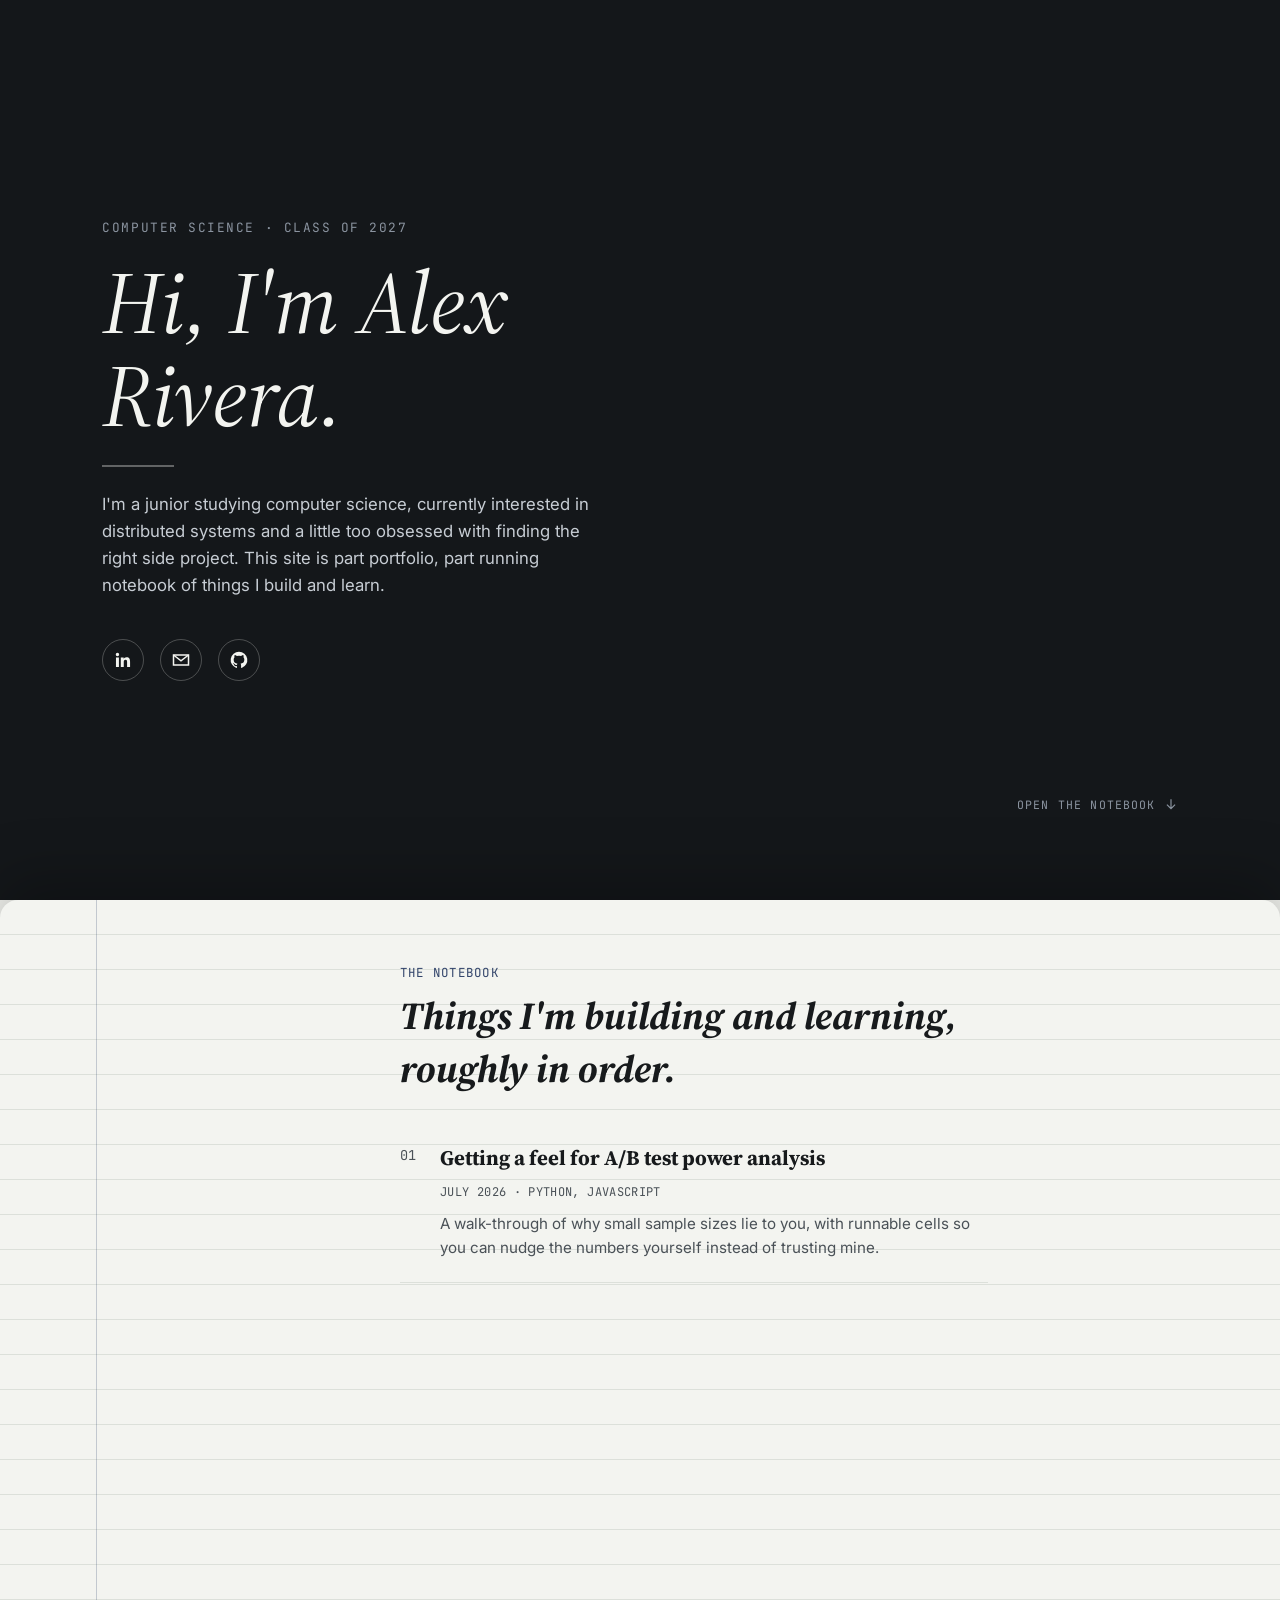
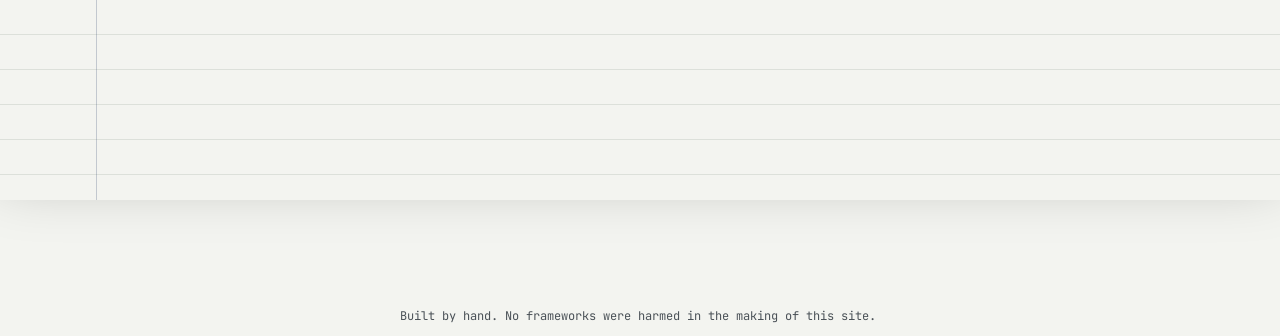
==== index.html @ 8fb412c2 "first commit (post-semester)" ====
<!doctype html>
<html lang="en">
<head>
<meta charset="utf-8">
<meta name="viewport" content="width=device-width, initial-scale=1">
<title>Alex Rivera — Notes & Notebook</title>
<meta name="description" content="Personal site and coding notebook of Alex Rivera, computer science student.">
<link rel="preconnect" href="https://fonts.googleapis.com">
<link href="https://fonts.googleapis.com/css2?family=Source+Serif+4:ital,opsz,wght@0,8..60,400;1,8..60,400;1,8..60,500&family=Inter:wght@400;500;600&family=JetBrains+Mono:wght@400;500&display=swap" rel="stylesheet">
<link rel="stylesheet" href="styles.css">
</head>
<body>

  <!-- ===================== LANDING / COVER ===================== -->
  <header class="cover">
    <p class="cover__eyebrow">Computer Science · Class of 2027</p>
    <h1 class="cover__name">Hi, I'm Alex Rivera.</h1>
    <hr class="cover__rule">
    <p class="cover__bio">
      I'm a junior studying computer science, currently interested in distributed
      systems and a little too obsessed with finding the right side project.
      This site is part portfolio, part running notebook of things I build and learn.
    </p>
    <div class="cover__links">
      <a class="icon-link" href="https://www.linkedin.com/in/your-handle" target="_blank" rel="noopener noreferrer" aria-label="LinkedIn profile">
        <svg viewBox="0 0 24 24" fill="currentColor" aria-hidden="true">
          <path d="M20.45 20.45h-3.55v-5.57c0-1.33-.02-3.04-1.85-3.04-1.85 0-2.14 1.45-2.14 2.94v5.67H9.36V9h3.41v1.56h.05c.48-.9 1.64-1.85 3.38-1.85 3.61 0 4.28 2.38 4.28 5.47v6.27zM5.34 7.43a2.06 2.06 0 1 1 0-4.12 2.06 2.06 0 0 1 0 4.12zM7.12 20.45H3.56V9h3.56v11.45z"/>
        </svg>
      </a>
      <a class="icon-link" href="mailto:alex.rivera@example.edu" aria-label="Email">
        <svg viewBox="0 0 24 24" fill="none" stroke="currentColor" stroke-width="1.8" aria-hidden="true">
          <path d="M3 6h18v12H3z"/><path d="M3 6l9 7 9-7"/>
        </svg>
      </a>
      <a class="icon-link" href="https://github.com/your-handle" target="_blank" rel="noopener noreferrer" aria-label="GitHub profile">
        <svg viewBox="0 0 24 24" fill="currentColor" aria-hidden="true">
          <path d="M12 2a10 10 0 0 0-3.16 19.49c.5.09.68-.22.68-.48v-1.7c-2.78.6-3.37-1.34-3.37-1.34-.46-1.16-1.11-1.47-1.11-1.47-.91-.62.07-.6.07-.6 1 .07 1.53 1.03 1.53 1.03.89 1.53 2.34 1.09 2.91.83.09-.65.35-1.09.63-1.34-2.22-.25-4.56-1.11-4.56-4.94 0-1.09.39-1.98 1.03-2.68-.1-.25-.45-1.27.1-2.65 0 0 .84-.27 2.75 1.02a9.56 9.56 0 0 1 5 0c1.91-1.29 2.75-1.02 2.75-1.02.55 1.38.2 2.4.1 2.65.64.7 1.03 1.59 1.03 2.68 0 3.84-2.34 4.68-4.57 4.93.36.31.68.92.68 1.85v2.74c0 .27.18.58.69.48A10 10 0 0 0 12 2z"/>
        </svg>
      </a>
    </div>
    <p class="cover__scroll-cue">
      open the notebook
      <svg viewBox="0 0 24 24" fill="none" stroke="currentColor" stroke-width="2" aria-hidden="true">
        <path d="M12 4v16M5 13l7 7 7-7"/>
      </svg>
    </p>
  </header>
  <div class="cover-spacer" aria-hidden="true"></div>

  <!-- ===================== NOTEBOOK / BLOG LIST ===================== -->
  <main class="notebook">
    <div class="notebook__inner">
      <div class="notebook__header">
        <p class="notebook__label">The Notebook</p>
        <h2 class="notebook__title">Things I'm building and learning, roughly in order.</h2>
      </div>

      <ul class="toc">
        <li>
          <a class="toc__item" href="posts/first-post.html">
            <span class="toc__index">01</span>
            <span class="toc__body">
              <h3 class="toc__post-title">Getting a feel for A/B test power analysis</h3>
              <p class="toc__meta">JULY 2026 · PYTHON, JAVASCRIPT</p>
              <p class="toc__excerpt">
                A walk-through of why small sample sizes lie to you, with runnable
                cells so you can nudge the numbers yourself instead of trusting mine.
              </p>
            </span>
          </a>
        </li>

        <!--
          To add a new post:
          1. Copy posts/post-template.html to posts/your-slug.html
          2. Fill in the title, date, and cell content
          3. Add a new <li class="toc__item"> entry here, above this comment,
             using the next index number (02, 03, ...)
        -->
      </ul>
    </div>
  </main>

  <footer class="site-footer">
    <p>Built by hand. No frameworks were harmed in the making of this site.</p>
  </footer>

  <script src="script.js"></script>
</body>
</html>
---- styles.css ----
/* =========================================================================
   Design tokens
   ========================================================================= */
:root {
  --paper:        #F3F4F0;   /* cool paper white, faint green-grey undertone */
  --paper-line:   #DCE0DA;   /* ruled horizontal lines on the paper */
  --margin-rule:  #33456B;   /* the vertical margin rule (accent-indigo) */
  --ink:          #171A1C;   /* primary text, near-black warm charcoal */
  --ink-soft:     #4A5157;   /* secondary / muted text */
  --accent:       #33456B;   /* deep indigo — structure, links, In[] labels */
  --accent-mint:  #3E8F72;   /* output / "it ran" signal — used sparingly */
  --cell-bg:      #1B2129;   /* code cell background, near-navy-black */
  --cell-text:    #D8DEE3;   /* code cell text */
  --cell-border:  #2A323C;
  --cover-bg:     #14171A;   /* landing page background */
  --cover-text:   #F3F4F0;

  --font-display: 'Source Serif 4', Georgia, serif;
  --font-body:    'Inter', -apple-system, BlinkMacSystemFont, sans-serif;
  --font-mono:    'JetBrains Mono', 'SFMono-Regular', Menlo, monospace;
}

@media (prefers-color-scheme: dark) {
  /* Intentionally not auto-switching to a dark theme — the ink-on-paper
     concept is the point of the design. Respect reduced motion instead. */
}

* { box-sizing: border-box; }
html { scroll-behavior: smooth; }

body {
  margin: 0;
  font-family: var(--font-body);
  color: var(--ink);
  background: var(--paper);
  -webkit-font-smoothing: antialiased;
}

a { color: inherit; }

@media (prefers-reduced-motion: reduce) {
  html { scroll-behavior: auto; }
  * { animation-duration: 0.01ms !important; transition-duration: 0.01ms !important; }
}

/* =========================================================================
   Landing / cover
   ========================================================================= */
.cover {
  position: fixed;
  inset: 0;
  background: var(--cover-bg);
  color: var(--cover-text);
  display: flex;
  flex-direction: column;
  justify-content: center;
  padding: 8vw;
  z-index: 1;
  will-change: opacity, transform;
}

.cover__eyebrow {
  font-family: var(--font-mono);
  font-size: 0.8rem;
  letter-spacing: 0.12em;
  text-transform: uppercase;
  color: #8B94A0;
  margin: 0 0 1.25rem 0;
}

.cover__name {
  font-family: var(--font-display);
  font-style: italic;
  font-weight: 400;
  font-size: clamp(2.75rem, 8vw, 5.5rem);
  line-height: 1.05;
  margin: 0 0 1.5rem 0;
  max-width: 16ch;
}

.cover__rule {
  width: 72px;
  height: 2px;
  background: var(--cover-text);
  opacity: 0.35;
  margin: 0 0 1.5rem 0;
  border: none;
}

.cover__bio {
  font-family: var(--font-body);
  font-size: 1.05rem;
  line-height: 1.6;
  color: #C7CDD4;
  max-width: 46ch;
  margin: 0 0 2.5rem 0;
}

.cover__links {
  display: flex;
  align-items: center;
  gap: 1rem;
}

.icon-link {
  display: inline-flex;
  align-items: center;
  justify-content: center;
  width: 42px;
  height: 42px;
  border-radius: 50%;
  border: 1px solid rgba(243, 244, 240, 0.25);
  color: var(--cover-text);
  transition: border-color 0.2s ease, transform 0.2s ease;
}
.icon-link:hover { border-color: var(--accent-mint); transform: translateY(-2px); }
.icon-link:focus-visible {
  outline: 2px solid var(--accent-mint);
  outline-offset: 3px;
}
.icon-link svg { width: 20px; height: 20px; }

.cover__scroll-cue {
  position: absolute;
  bottom: 6vw;
  right: 8vw;
  font-family: var(--font-mono);
  font-size: 0.72rem;
  letter-spacing: 0.1em;
  text-transform: uppercase;
  color: #8B94A0;
  display: flex;
  align-items: center;
  gap: 0.5rem;
}
.cover__scroll-cue svg {
  width: 14px; height: 14px;
  animation: nudge 1.8s ease-in-out infinite;
}
@keyframes nudge {
  0%, 100% { transform: translateY(0); }
  50% { transform: translateY(5px); }
}

/* Spacer that creates the scroll distance for the fade before real content begins */
.cover-spacer {
  height: 100vh;
}

/* =========================================================================
   Blog / notebook section
   ========================================================================= */
.notebook {
  position: relative;
  z-index: 2;
  background:
    repeating-linear-gradient(
      to bottom,
      transparent,
      transparent 34px,
      var(--paper-line) 34px,
      var(--paper-line) 35px
    ),
    var(--paper);
  border-top-left-radius: 18px;
  border-top-right-radius: 18px;
  box-shadow: 0 -20px 60px rgba(0,0,0,0.25);
  min-height: 100vh;
  padding: 4rem 0 6rem 0;
}

/* the vertical margin rule, classic ruled-paper trait, recolored */
.notebook::before {
  content: "";
  position: absolute;
  top: 0;
  bottom: 0;
  left: clamp(24px, 8vw, 96px);
  width: 1px;
  background: var(--margin-rule);
  opacity: 0.25;
}

.notebook__inner {
  max-width: 760px;
  margin: 0 auto;
  padding: 0 2rem 0 clamp(56px, 12vw, 140px);
}

.notebook__header {
  margin-bottom: 3rem;
}
.notebook__label {
  font-family: var(--font-mono);
  font-size: 0.78rem;
  letter-spacing: 0.1em;
  text-transform: uppercase;
  color: var(--accent);
  margin: 0 0 0.5rem 0;
}
.notebook__title {
  font-family: var(--font-display);
  font-style: italic;
  font-size: clamp(1.8rem, 4vw, 2.4rem);
  margin: 0;
  color: var(--ink);
}

/* Post preview list, styled as a table of contents — numbering is
   justified here because it IS a page listing */
.toc {
  list-style: none;
  margin: 0;
  padding: 0;
}
.toc__item {
  display: flex;
  gap: 1.25rem;
  padding: 1.4rem 0;
  border-bottom: 1px solid var(--paper-line);
  text-decoration: none;
  color: var(--ink);
}
.toc__item:first-child { padding-top: 0; }
.toc__index {
  font-family: var(--font-mono);
  color: var(--ink-soft);
  font-size: 0.85rem;
  padding-top: 0.2rem;
  min-width: 2.5ch;
}
.toc__body { flex: 1; }
.toc__post-title {
  font-family: var(--font-display);
  font-size: 1.3rem;
  margin: 0 0 0.35rem 0;
  transition: color 0.15s ease;
}
.toc__item:hover .toc__post-title { color: var(--accent); }
.toc__meta {
  font-family: var(--font-mono);
  font-size: 0.75rem;
  color: var(--ink-soft);
  letter-spacing: 0.03em;
}
.toc__excerpt {
  font-family: var(--font-body);
  color: var(--ink-soft);
  font-size: 0.95rem;
  line-height: 1.55;
  margin: 0.5rem 0 0 0;
}

/* =========================================================================
   Blog post page (prose + cells)
   ========================================================================= */
.post {
  font-family: var(--font-body);
  font-size: 1.08rem;
  line-height: 1.75;
  color: var(--ink);
}
.post p { margin: 0 0 1.4rem 0; }
.post h2 {
  font-family: var(--font-display);
  font-style: italic;
  font-size: 1.5rem;
  margin: 2.5rem 0 1rem 0;
}
.post a.inline-link {
  color: var(--accent);
  text-decoration: underline;
  text-decoration-color: rgba(51,69,107,0.35);
  text-underline-offset: 3px;
}

.back-link {
  display: inline-flex;
  align-items: center;
  gap: 0.4rem;
  font-family: var(--font-mono);
  font-size: 0.8rem;
  color: var(--ink-soft);
  text-decoration: none;
  margin-bottom: 2.5rem;
}
.back-link:hover { color: var(--accent); }

/* --- Notebook cells --- */
.cell {
  margin: 2rem 0;
}
.cell__prompt {
  font-family: var(--font-mono);
  font-size: 0.78rem;
  color: var(--accent);
  margin: 0 0 0.4rem 0;
  letter-spacing: 0.02em;
}
.cell__prompt .count { display: inline-block; min-width: 1ch; }

.cell__code-wrap {
  background: var(--cell-bg);
  border: 1px solid var(--cell-border);
  border-radius: 6px;
  overflow: hidden;
}
.cell__code {
  margin: 0;
  padding: 1.1rem 1.25rem;
  font-family: var(--font-mono);
  font-size: 0.88rem;
  line-height: 1.6;
  color: var(--cell-text);
  overflow-x: auto;
  white-space: pre;
}
.cell__code[contenteditable="true"] { outline: none; }
.cell__code[contenteditable="true"]:focus { background: #202834; }

.cell__toolbar {
  display: flex;
  align-items: center;
  gap: 0.75rem;
  padding: 0.5rem 0.75rem;
  border-top: 1px solid var(--cell-border);
  background: #171D24;
}

.cell__run {
  font-family: var(--font-mono);
  font-size: 0.75rem;
  letter-spacing: 0.04em;
  color: var(--cell-text);
  background: transparent;
  border: 1px solid var(--cell-border);
  border-radius: 4px;
  padding: 0.35rem 0.7rem;
  cursor: pointer;
  transition: border-color 0.15s ease, color 0.15s ease;
}
.cell__run:hover { border-color: var(--accent-mint); color: var(--accent-mint); }
.cell__run:disabled { opacity: 0.5; cursor: wait; }

.cell__lang {
  font-family: var(--font-mono);
  font-size: 0.7rem;
  color: #6B7480;
  text-transform: uppercase;
  letter-spacing: 0.06em;
}

.cell__output-wrap { margin-top: 0.6rem; }
.cell__output {
  margin: 0;
  padding: 1rem 1.25rem;
  font-family: var(--font-mono);
  font-size: 0.85rem;
  line-height: 1.6;
  background: var(--paper);
  border: 1px dashed var(--paper-line);
  border-left: 3px solid var(--accent-mint);
  color: var(--ink);
  white-space: pre-wrap;
  word-break: break-word;
  display: none;
}
.cell__output--visible { display: block; }
.cell__output--error { border-left-color: #B0463C; color: #8A342C; }

.cell--static .cell__prompt { color: var(--ink-soft); }
.note {
  font-family: var(--font-mono);
  font-size: 0.75rem;
  color: var(--ink-soft);
  margin-top: 0.5rem;
}

footer.site-footer {
  max-width: 760px;
  margin: 4rem auto 0 auto;
  padding: 2rem clamp(56px, 12vw, 140px) 0;
  font-family: var(--font-mono);
  font-size: 0.75rem;
  color: var(--ink-soft);
}
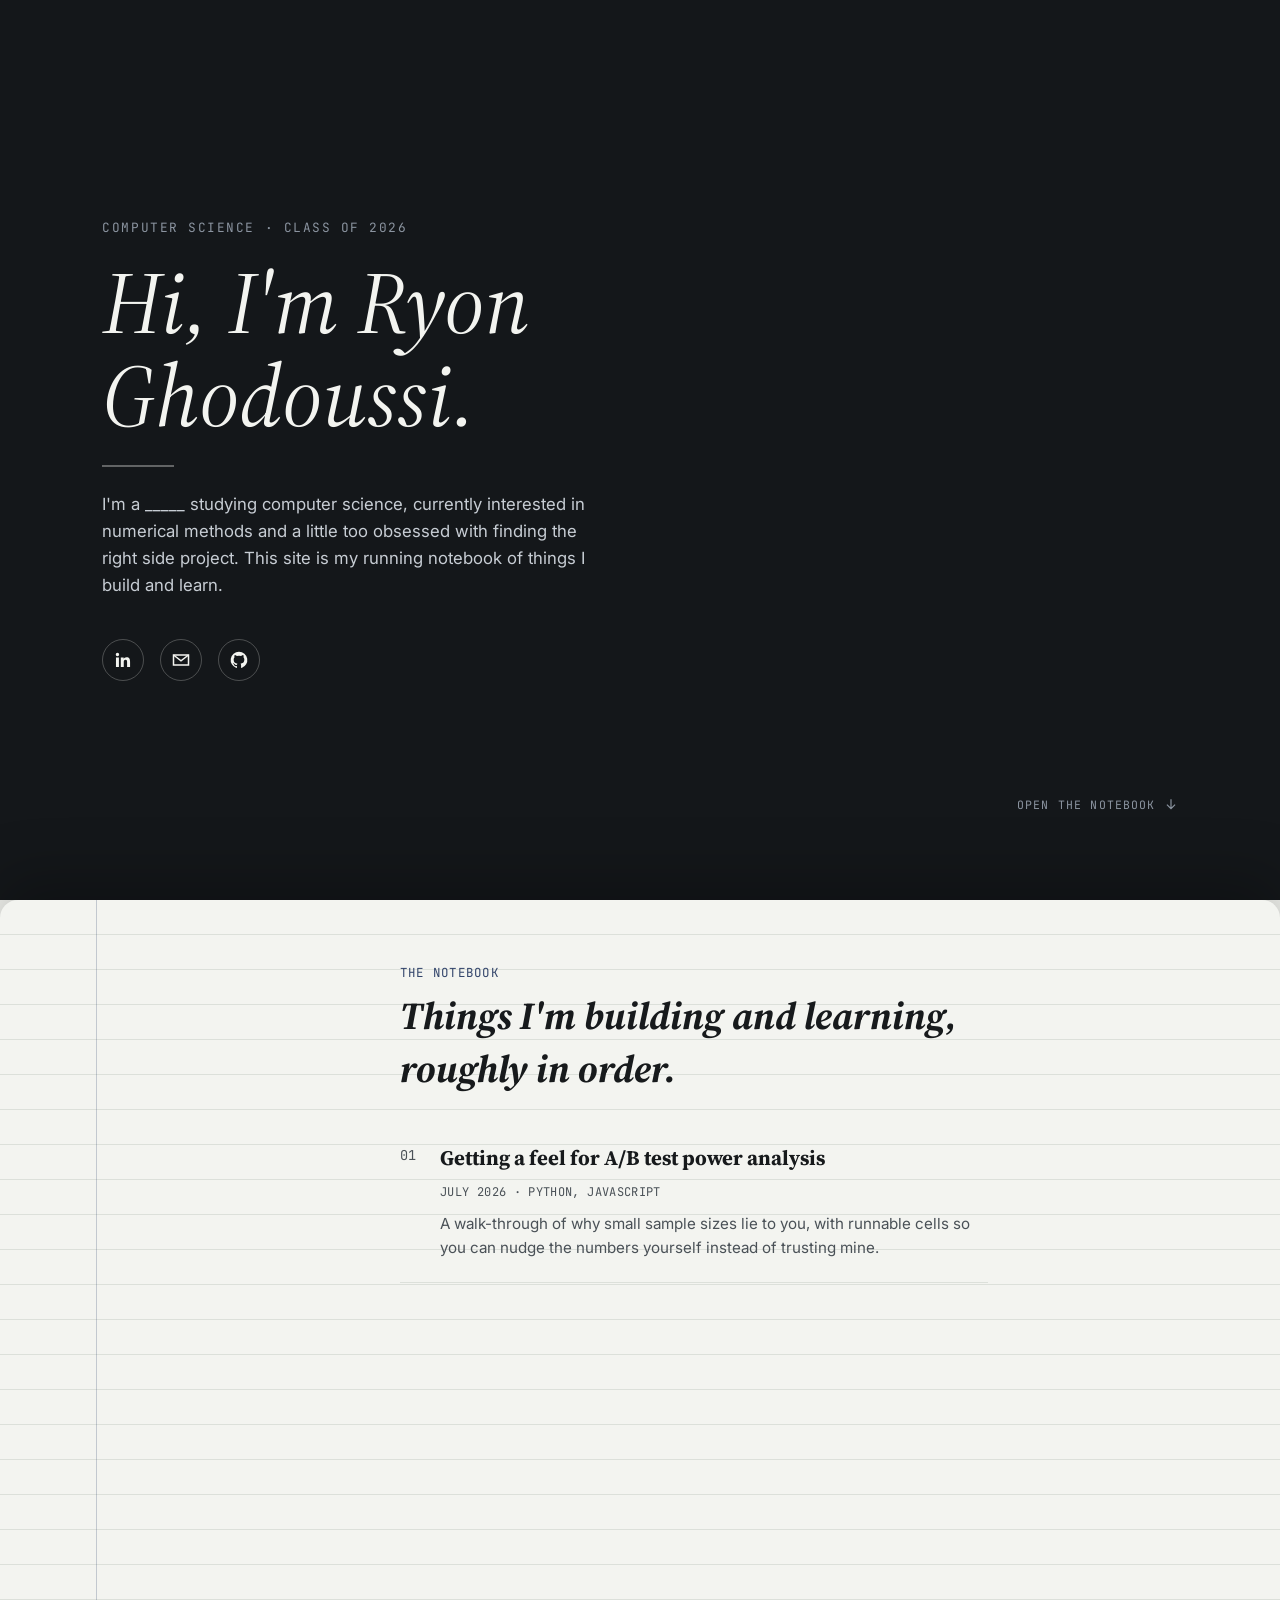
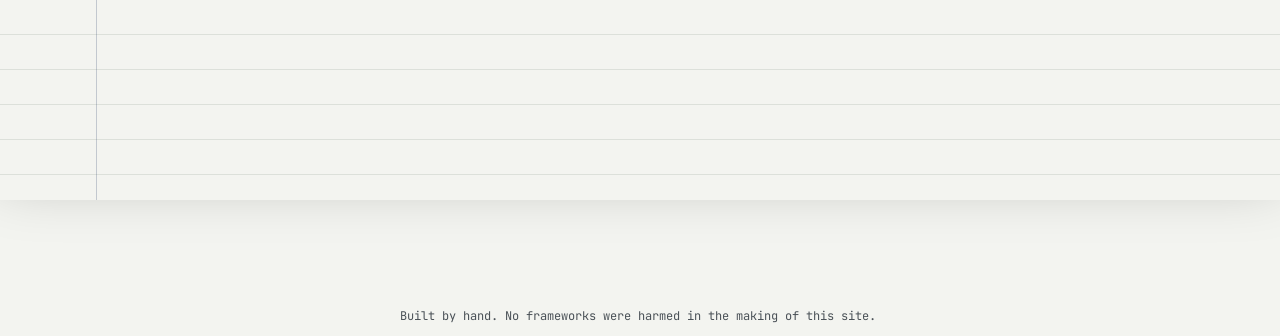
==== commit 32f34f6e: "website info" ====
--- a/index.html
+++ b/index.html
@@ -3,8 +3,8 @@
 <head>
 <meta charset="utf-8">
 <meta name="viewport" content="width=device-width, initial-scale=1">
-<title>Alex Rivera — Notes & Notebook</title>
-<meta name="description" content="Personal site and coding notebook of Alex Rivera, computer science student.">
+<title>Ryon Ghodoussi — Notes to Self</title>
+<meta name="description" content="Personal site and coding notebook of Ryon Ghodoussi">
 <link rel="preconnect" href="https://fonts.googleapis.com">
 <link href="https://fonts.googleapis.com/css2?family=Source+Serif+4:ital,opsz,wght@0,8..60,400;1,8..60,400;1,8..60,500&family=Inter:wght@400;500;600&family=JetBrains+Mono:wght@400;500&display=swap" rel="stylesheet">
 <link rel="stylesheet" href="styles.css">
@@ -13,26 +13,26 @@
 
   <!-- ===================== LANDING / COVER ===================== -->
   <header class="cover">
-    <p class="cover__eyebrow">Computer Science · Class of 2027</p>
-    <h1 class="cover__name">Hi, I'm Alex Rivera.</h1>
+    <p class="cover__eyebrow">Computer Science · Class of 2026</p>
+    <h1 class="cover__name">Hi, I'm Ryon Ghodoussi.</h1>
     <hr class="cover__rule">
     <p class="cover__bio">
-      I'm a junior studying computer science, currently interested in distributed
-      systems and a little too obsessed with finding the right side project.
-      This site is part portfolio, part running notebook of things I build and learn.
+      I'm a _____ studying computer science, currently interested in numerical methods
+      and a little too obsessed with finding the right side project.
+      This site is my running notebook of things I build and learn.
     </p>
     <div class="cover__links">
-      <a class="icon-link" href="https://www.linkedin.com/in/your-handle" target="_blank" rel="noopener noreferrer" aria-label="LinkedIn profile">
+      <a class="icon-link" href="https://www.linkedin.com/in/ryon-ghodoussi/" target="_blank" rel="noopener noreferrer" aria-label="LinkedIn profile">
         <svg viewBox="0 0 24 24" fill="currentColor" aria-hidden="true">
           <path d="M20.45 20.45h-3.55v-5.57c0-1.33-.02-3.04-1.85-3.04-1.85 0-2.14 1.45-2.14 2.94v5.67H9.36V9h3.41v1.56h.05c.48-.9 1.64-1.85 3.38-1.85 3.61 0 4.28 2.38 4.28 5.47v6.27zM5.34 7.43a2.06 2.06 0 1 1 0-4.12 2.06 2.06 0 0 1 0 4.12zM7.12 20.45H3.56V9h3.56v11.45z"/>
         </svg>
       </a>
-      <a class="icon-link" href="mailto:alex.rivera@example.edu" aria-label="Email">
+      <a class="icon-link" href="mailto:ghodoussirion@gmail.com" aria-label="Email">
         <svg viewBox="0 0 24 24" fill="none" stroke="currentColor" stroke-width="1.8" aria-hidden="true">
           <path d="M3 6h18v12H3z"/><path d="M3 6l9 7 9-7"/>
         </svg>
       </a>
-      <a class="icon-link" href="https://github.com/your-handle" target="_blank" rel="noopener noreferrer" aria-label="GitHub profile">
+      <a class="icon-link" href="https://github.com/ghodoussi" target="_blank" rel="noopener noreferrer" aria-label="GitHub profile">
         <svg viewBox="0 0 24 24" fill="currentColor" aria-hidden="true">
           <path d="M12 2a10 10 0 0 0-3.16 19.49c.5.09.68-.22.68-.48v-1.7c-2.78.6-3.37-1.34-3.37-1.34-.46-1.16-1.11-1.47-1.11-1.47-.91-.62.07-.6.07-.6 1 .07 1.53 1.03 1.53 1.03.89 1.53 2.34 1.09 2.91.83.09-.65.35-1.09.63-1.34-2.22-.25-4.56-1.11-4.56-4.94 0-1.09.39-1.98 1.03-2.68-.1-.25-.45-1.27.1-2.65 0 0 .84-.27 2.75 1.02a9.56 9.56 0 0 1 5 0c1.91-1.29 2.75-1.02 2.75-1.02.55 1.38.2 2.4.1 2.65.64.7 1.03 1.59 1.03 2.68 0 3.84-2.34 4.68-4.57 4.93.36.31.68.92.68 1.85v2.74c0 .27.18.58.69.48A10 10 0 0 0 12 2z"/>
         </svg>
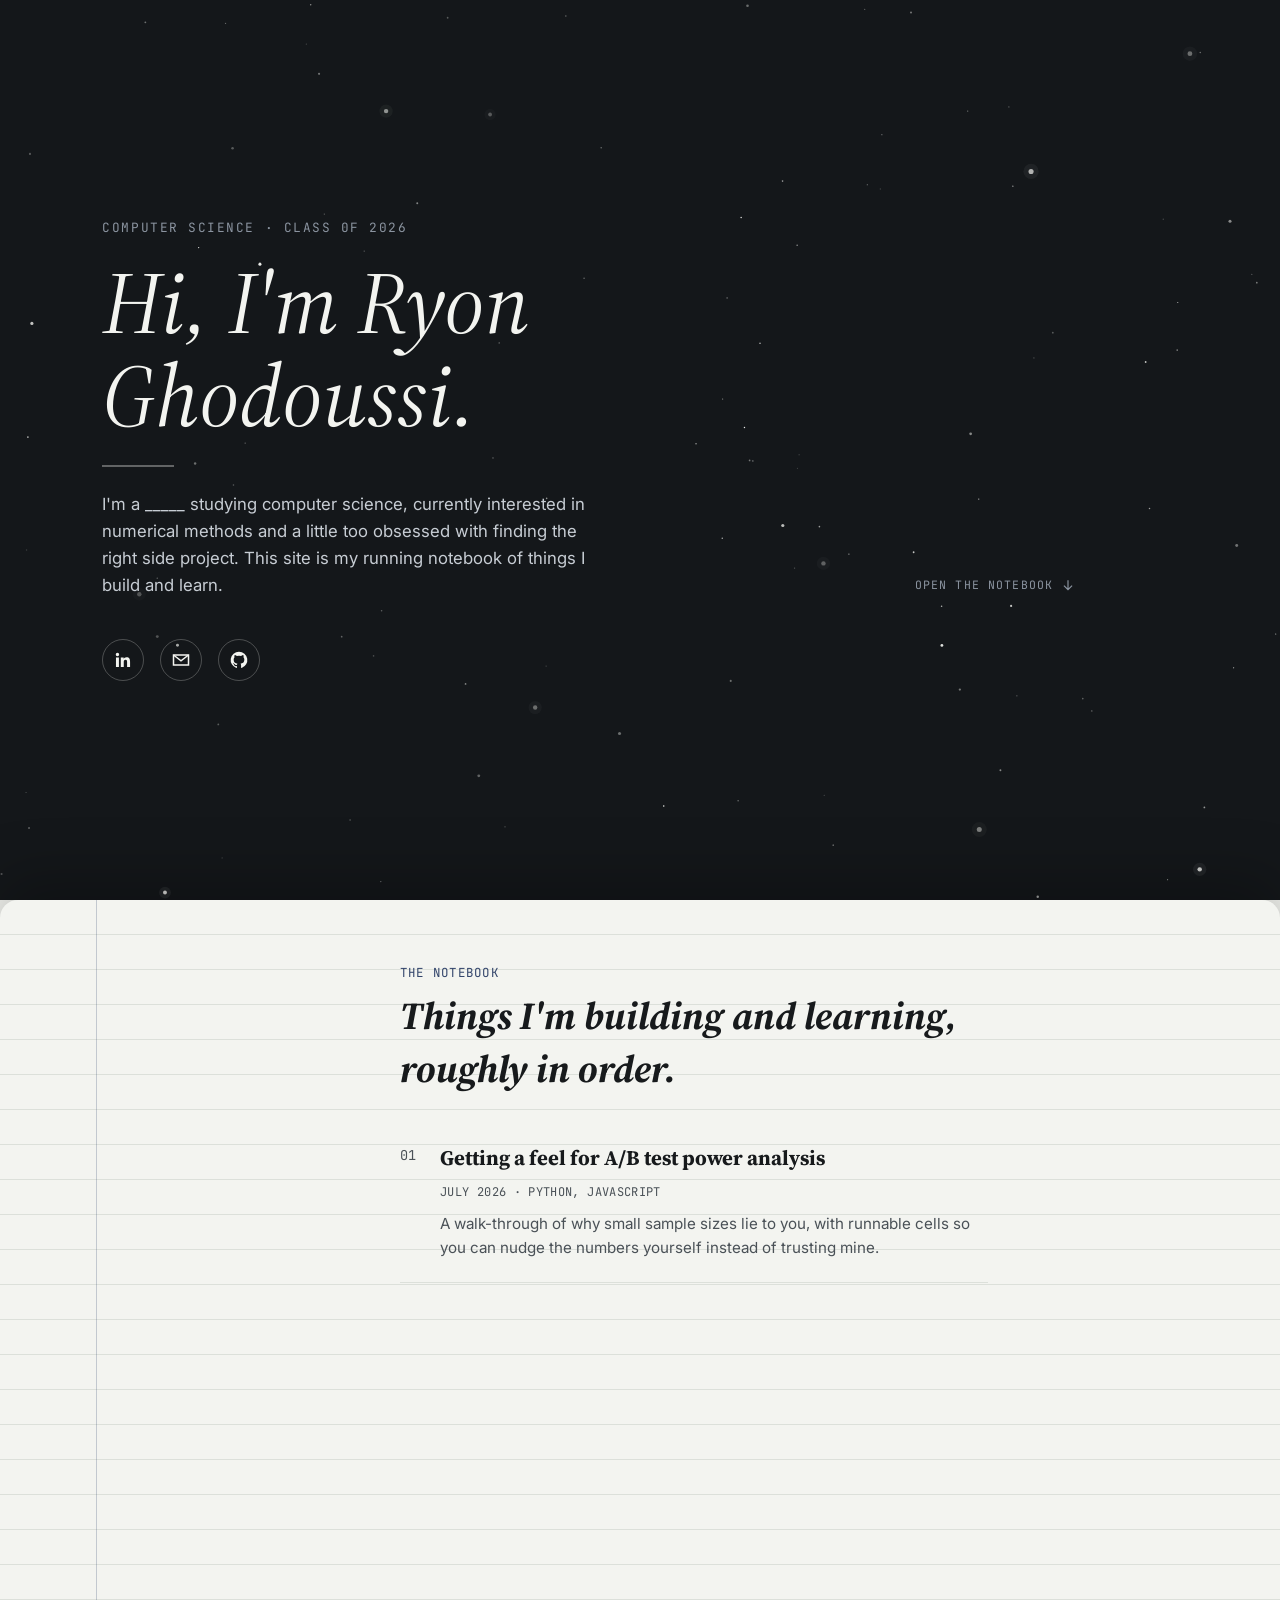
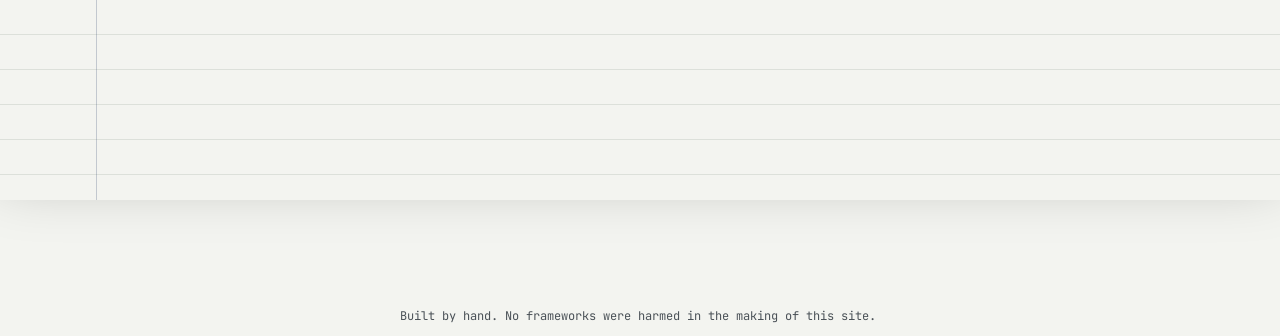
==== commit 9851b6f9: "starscape" ====
--- a/index.html
+++ b/index.html
@@ -13,40 +13,43 @@
 
   <!-- ===================== LANDING / COVER ===================== -->
   <header class="cover">
-    <p class="cover__eyebrow">Computer Science · Class of 2026</p>
-    <h1 class="cover__name">Hi, I'm Ryon Ghodoussi.</h1>
-    <hr class="cover__rule">
-    <p class="cover__bio">
-      I'm a _____ studying computer science, currently interested in numerical methods
-      and a little too obsessed with finding the right side project.
-      This site is my running notebook of things I build and learn.
-    </p>
-    <div class="cover__links">
-      <a class="icon-link" href="https://www.linkedin.com/in/ryon-ghodoussi/" target="_blank" rel="noopener noreferrer" aria-label="LinkedIn profile">
-        <svg viewBox="0 0 24 24" fill="currentColor" aria-hidden="true">
-          <path d="M20.45 20.45h-3.55v-5.57c0-1.33-.02-3.04-1.85-3.04-1.85 0-2.14 1.45-2.14 2.94v5.67H9.36V9h3.41v1.56h.05c.48-.9 1.64-1.85 3.38-1.85 3.61 0 4.28 2.38 4.28 5.47v6.27zM5.34 7.43a2.06 2.06 0 1 1 0-4.12 2.06 2.06 0 0 1 0 4.12zM7.12 20.45H3.56V9h3.56v11.45z"/>
-        </svg>
-      </a>
-      <a class="icon-link" href="mailto:ghodoussirion@gmail.com" aria-label="Email">
-        <svg viewBox="0 0 24 24" fill="none" stroke="currentColor" stroke-width="1.8" aria-hidden="true">
-          <path d="M3 6h18v12H3z"/><path d="M3 6l9 7 9-7"/>
-        </svg>
-      </a>
-      <a class="icon-link" href="https://github.com/ghodoussi" target="_blank" rel="noopener noreferrer" aria-label="GitHub profile">
-        <svg viewBox="0 0 24 24" fill="currentColor" aria-hidden="true">
-          <path d="M12 2a10 10 0 0 0-3.16 19.49c.5.09.68-.22.68-.48v-1.7c-2.78.6-3.37-1.34-3.37-1.34-.46-1.16-1.11-1.47-1.11-1.47-.91-.62.07-.6.07-.6 1 .07 1.53 1.03 1.53 1.03.89 1.53 2.34 1.09 2.91.83.09-.65.35-1.09.63-1.34-2.22-.25-4.56-1.11-4.56-4.94 0-1.09.39-1.98 1.03-2.68-.1-.25-.45-1.27.1-2.65 0 0 .84-.27 2.75 1.02a9.56 9.56 0 0 1 5 0c1.91-1.29 2.75-1.02 2.75-1.02.55 1.38.2 2.4.1 2.65.64.7 1.03 1.59 1.03 2.68 0 3.84-2.34 4.68-4.57 4.93.36.31.68.92.68 1.85v2.74c0 .27.18.58.69.48A10 10 0 0 0 12 2z"/>
-        </svg>
-      </a>
+    <canvas class="cover__stars" id="starscape" aria-hidden="true"></canvas>
+    <div class="cover__content">
+      <p class="cover__eyebrow">Computer Science · Class of 2026</p>
+      <h1 class="cover__name">Hi, I'm Ryon Ghodoussi.</h1>
+      <hr class="cover__rule">
+      <p class="cover__bio">
+	I'm a _____ studying computer science, currently interested in numerical methods
+	and a little too obsessed with finding the right side project.
+	This site is my running notebook of things I build and learn.
+      </p>
+      <div class="cover__links">
+	<a class="icon-link" href="https://www.linkedin.com/in/ryon-ghodoussi/" target="_blank" rel="noopener noreferrer" aria-label="LinkedIn profile">
+          <svg viewBox="0 0 24 24" fill="currentColor" aria-hidden="true">
+            <path d="M20.45 20.45h-3.55v-5.57c0-1.33-.02-3.04-1.85-3.04-1.85 0-2.14 1.45-2.14 2.94v5.67H9.36V9h3.41v1.56h.05c.48-.9 1.64-1.85 3.38-1.85 3.61 0 4.28 2.38 4.28 5.47v6.27zM5.34 7.43a2.06 2.06 0 1 1 0-4.12 2.06 2.06 0 0 1 0 4.12zM7.12 20.45H3.56V9h3.56v11.45z"/>
+          </svg>
+	</a>
+	<a class="icon-link" href="mailto:ghodoussirion@gmail.com" aria-label="Email">
+          <svg viewBox="0 0 24 24" fill="none" stroke="currentColor" stroke-width="1.8" aria-hidden="true">
+            <path d="M3 6h18v12H3z"/><path d="M3 6l9 7 9-7"/>
+          </svg>
+	</a>
+	<a class="icon-link" href="https://github.com/ghodoussi" target="_blank" rel="noopener noreferrer" aria-label="GitHub profile">
+          <svg viewBox="0 0 24 24" fill="currentColor" aria-hidden="true">
+            <path d="M12 2a10 10 0 0 0-3.16 19.49c.5.09.68-.22.68-.48v-1.7c-2.78.6-3.37-1.34-3.37-1.34-.46-1.16-1.11-1.47-1.11-1.47-.91-.62.07-.6.07-.6 1 .07 1.53 1.03 1.53 1.03.89 1.53 2.34 1.09 2.91.83.09-.65.35-1.09.63-1.34-2.22-.25-4.56-1.11-4.56-4.94 0-1.09.39-1.98 1.03-2.68-.1-.25-.45-1.27.1-2.65 0 0 .84-.27 2.75 1.02a9.56 9.56 0 0 1 5 0c1.91-1.29 2.75-1.02 2.75-1.02.55 1.38.2 2.4.1 2.65.64.7 1.03 1.59 1.03 2.68 0 3.84-2.34 4.68-4.57 4.93.36.31.68.92.68 1.85v2.74c0 .27.18.58.69.48A10 10 0 0 0 12 2z"/>
+          </svg>
+	</a>
+      </div>
+      <p class="cover__scroll-cue">
+	open the notebook
+	<svg viewBox="0 0 24 24" fill="none" stroke="currentColor" stroke-width="2" aria-hidden="true">
+          <path d="M12 4v16M5 13l7 7 7-7"/>
+	</svg>
+      </p>
     </div>
-    <p class="cover__scroll-cue">
-      open the notebook
-      <svg viewBox="0 0 24 24" fill="none" stroke="currentColor" stroke-width="2" aria-hidden="true">
-        <path d="M12 4v16M5 13l7 7 7-7"/>
-      </svg>
-    </p>
   </header>
   <div class="cover-spacer" aria-hidden="true"></div>
-
+  
   <!-- ===================== NOTEBOOK / BLOG LIST ===================== -->
   <main class="notebook">
     <div class="notebook__inner">
--- a/styles.css
+++ b/styles.css
@@ -57,6 +57,19 @@
   padding: 8vw;
   z-index: 1;
   will-change: opacity, transform;
+}
+
+.cover__stars {
+  position: absolute;
+  inset: 0;
+  width: 100%;
+  height: 100%;
+  z-index: 0;
+}
+
+.cover__content {
+  position: relative;
+  z-index: 1;
 }
 
 .cover__eyebrow {
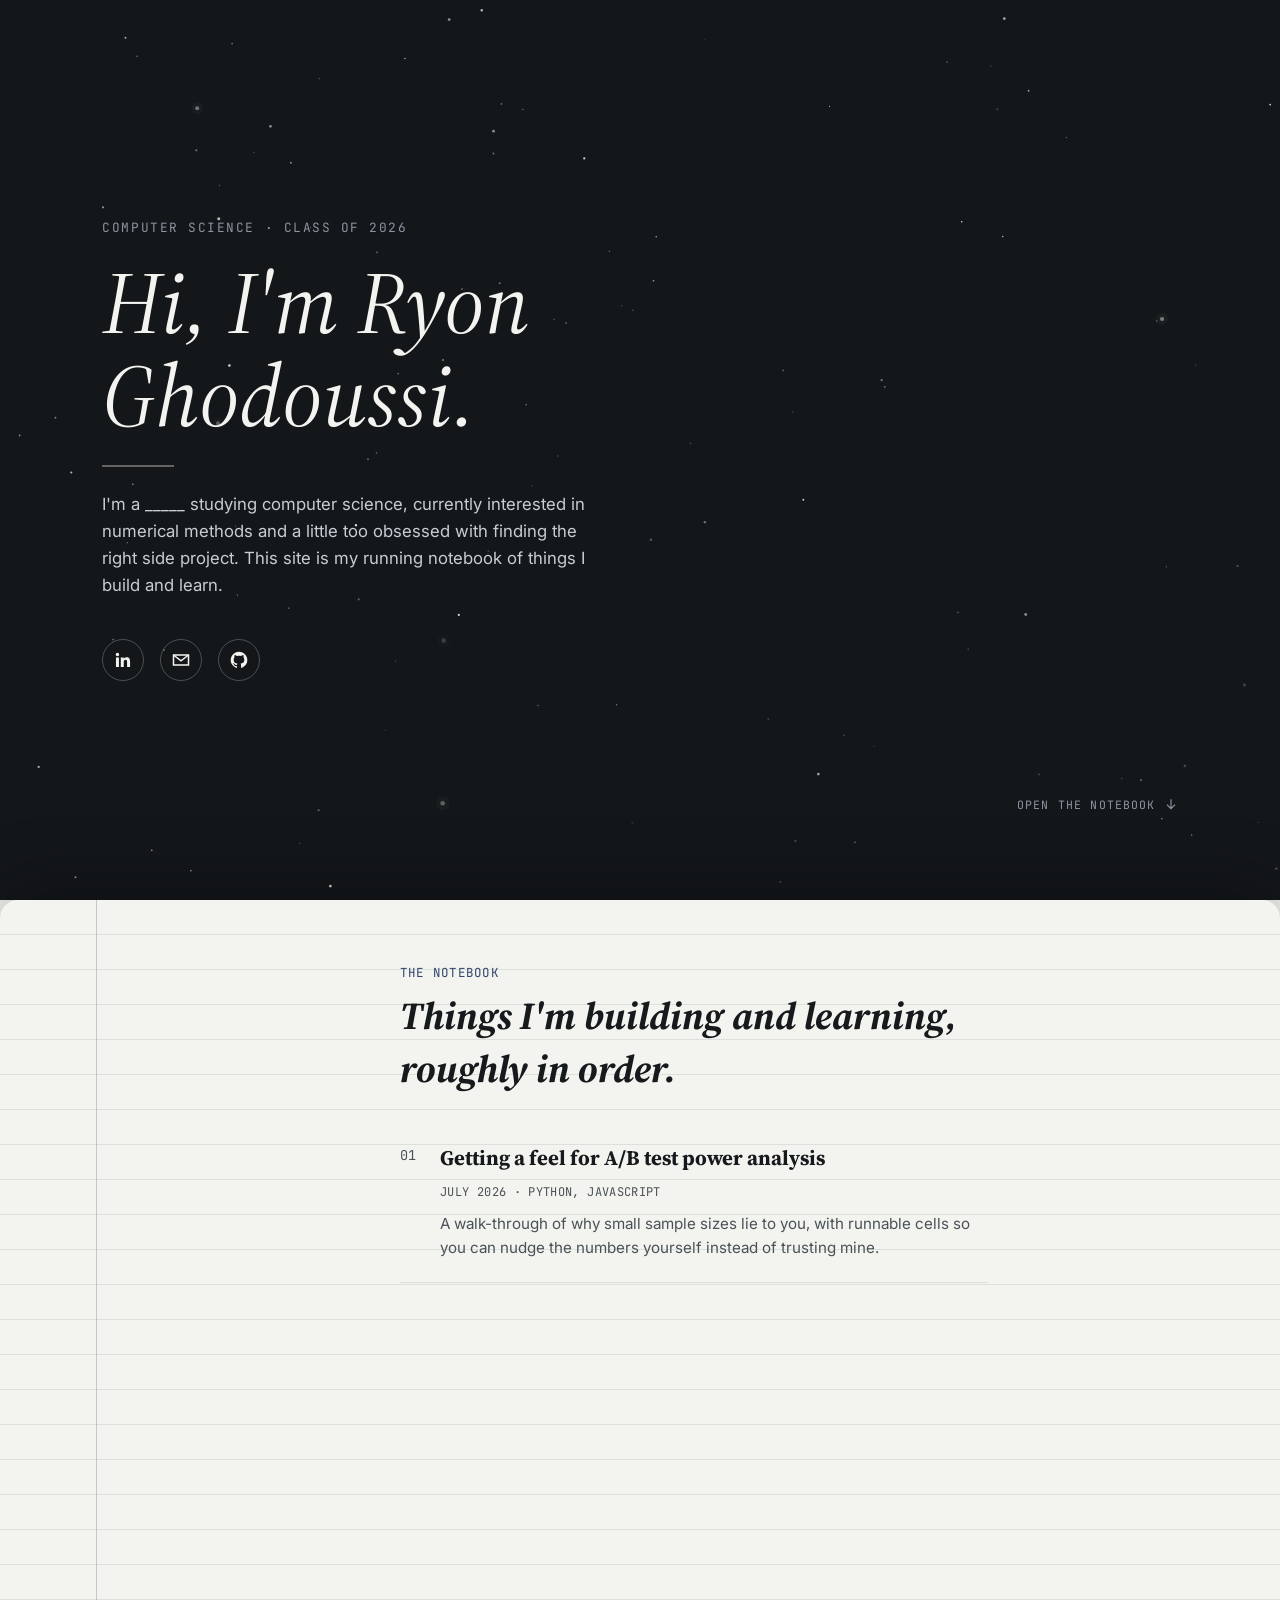
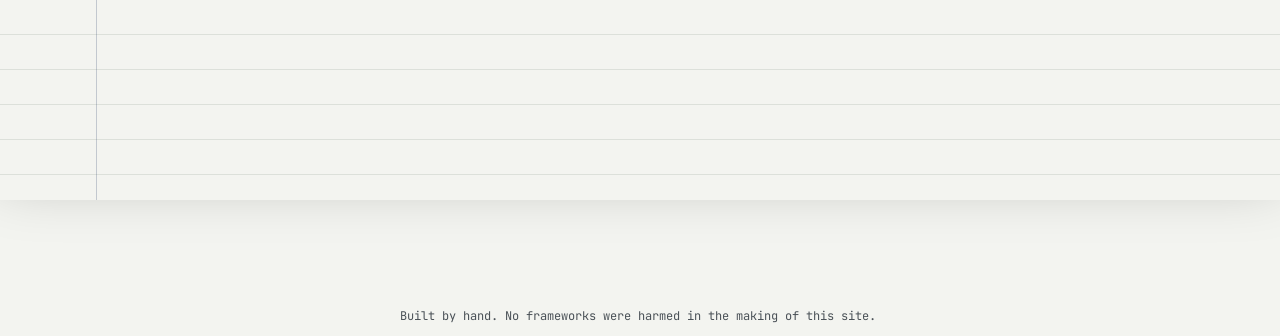
==== commit 1953851e: "starscape bug fix" ====
--- a/index.html
+++ b/index.html
@@ -40,13 +40,13 @@
           </svg>
 	</a>
       </div>
-      <p class="cover__scroll-cue">
-	open the notebook
-	<svg viewBox="0 0 24 24" fill="none" stroke="currentColor" stroke-width="2" aria-hidden="true">
-          <path d="M12 4v16M5 13l7 7 7-7"/>
-	</svg>
-      </p>
     </div>
+    <p class="cover__scroll-cue">
+      open the notebook
+      <svg viewBox="0 0 24 24" fill="none" stroke="currentColor" stroke-width="2" aria-hidden="true">
+        <path d="M12 4v16M5 13l7 7 7-7"/>
+      </svg>
+    </p>
   </header>
   <div class="cover-spacer" aria-hidden="true"></div>
   
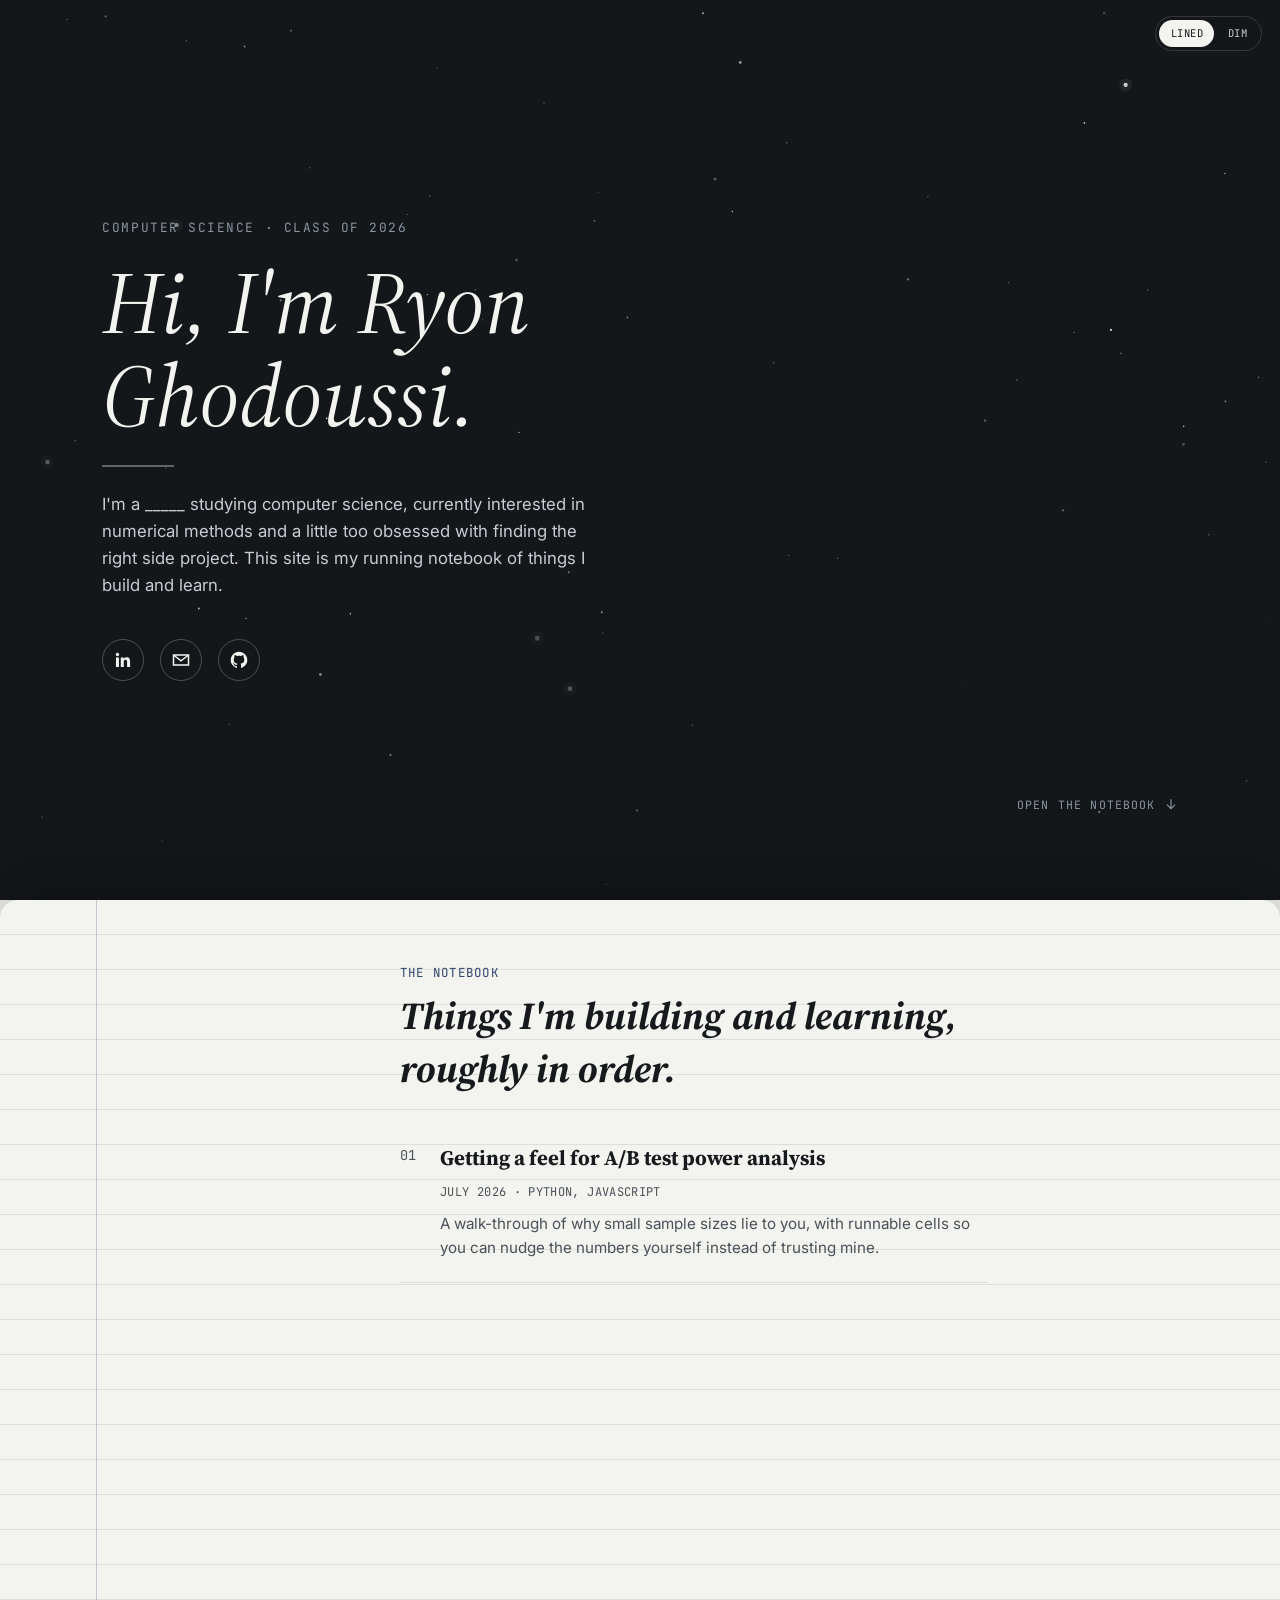
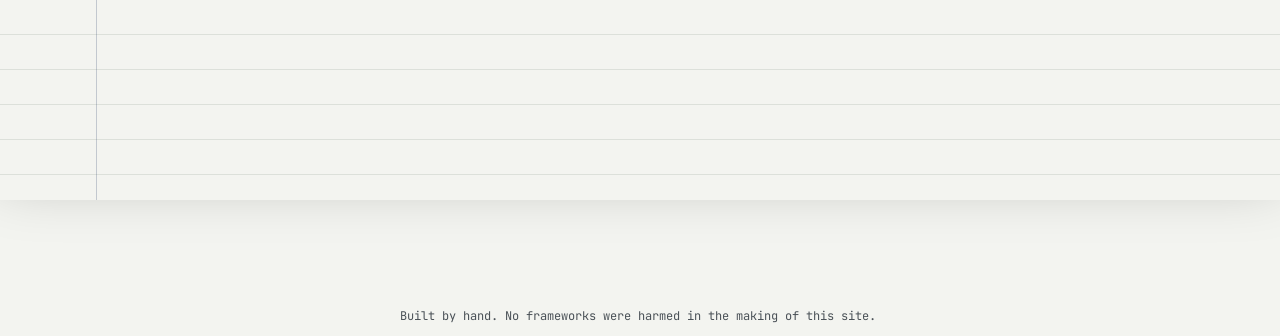
==== commit 772a40d2: "dim mode added" ====
--- a/index.html
+++ b/index.html
@@ -2,6 +2,14 @@
 <html lang="en">
 <head>
 <meta charset="utf-8">
+<script>
+  // Applied before CSS renders, so there's no flash of the wrong theme.
+  try {
+    if (localStorage.getItem('notebook-theme') === 'dim') {
+      document.documentElement.setAttribute('data-theme', 'dim');
+    }
+  } catch (e) { /* ignore */ }
+</script>
 <meta name="viewport" content="width=device-width, initial-scale=1">
 <title>Ryon Ghodoussi — Notes to Self</title>
 <meta name="description" content="Personal site and coding notebook of Ryon Ghodoussi">
@@ -10,7 +18,11 @@
 <link rel="stylesheet" href="styles.css">
 </head>
 <body>
-
+  <div class="theme-toggle" role="group" aria-label="Notebook color theme">
+    <button type="button" class="theme-toggle__btn" data-theme-value="lined" aria-pressed="true">Lined</button>
+    <button type="button" class="theme-toggle__btn" data-theme-value="dim" aria-pressed="false">Dim</button>
+  </div>
+  
   <!-- ===================== LANDING / COVER ===================== -->
   <header class="cover">
     <canvas class="cover__stars" id="starscape" aria-hidden="true"></canvas>
--- a/styles.css
+++ b/styles.css
@@ -23,6 +23,31 @@
 @media (prefers-color-scheme: dark) {
   /* Intentionally not auto-switching to a dark theme — the ink-on-paper
      concept is the point of the design. Respect reduced motion instead. */
+}
+
+/* -------------------------------------------------------------------------
+   Dim theme — same tokens, dark values. Because every rule in this file
+   already reads from these custom properties instead of hardcoded colors,
+   swapping the theme is just re-pointing the tokens; nothing else below
+   needs a dark-mode-specific override except the glow effect, which only
+   exists in dim mode.
+   ------------------------------------------------------------------------- */
+:root[data-theme="dim"] {
+  --paper:        #0A0A0B;
+  --paper-line:   #0A0A0B;   /* same as paper — ruling disappears, flat black */
+  --margin-rule:  #C97C3D;   /* warm, ties to the glow accent */
+  --ink:          #F3F4F0;
+  --ink-soft:     #9BA1A8;
+  --accent:       #E2954F;
+  --accent-mint:  #57C9A3;
+  --cell-bg:      #17181B;
+  --cell-text:    #E4E7EA;
+  --cell-border:  #2B2D31;
+  --glow-rgb:     226, 130, 60;  /* warm orange, used by the hover glow */
+}
+
+:root[data-theme="dim"] .notebook::before {
+  opacity: 0.4;
 }
 
 * { box-sizing: border-box; }
@@ -264,6 +289,53 @@
   margin: 0.5rem 0 0 0;
 }
 
+/* -------------------------------------------------------------------------
+   Dim-theme hover glow — a warm triangular "beam" sits flush against the
+   left edge of each entry at rest, like a light leaking in from the
+   margin rule. On hover it widens into a soft rounded band that covers
+   most of the entry. Both shapes are 4-point polygons so the browser can
+   morph smoothly between them; the blur is what gives the "rounded right
+   edge" look rather than a hard geometric curve.
+   ------------------------------------------------------------------------- */
+:root[data-theme="dim"] .toc__item {
+  position: relative;
+  overflow: hidden;
+}
+
+:root[data-theme="dim"] .toc__index,
+:root[data-theme="dim"] .toc__body {
+  position: relative;
+  z-index: 1;
+}
+
+:root[data-theme="dim"] .toc__item::before {
+  content: "";
+  position: absolute;
+  inset: 0;
+  z-index: 0;
+  pointer-events: none;
+  background: linear-gradient(
+    to right,
+    rgba(var(--glow-rgb), 0.6),
+    rgba(var(--glow-rgb), 0) 85%
+  );
+  clip-path: polygon(0% 32%, 0% 68%, 18% 50%, 18% 50%);
+  filter: blur(11px);
+  opacity: 0.85;
+  transition: clip-path 0.45s ease, opacity 0.45s ease;
+}
+
+:root[data-theme="dim"] .toc__item:hover::before {
+  clip-path: polygon(0% 0%, 0% 100%, 90% 100%, 90% 0%);
+  opacity: 1;
+}
+
+@media (prefers-reduced-motion: reduce) {
+  :root[data-theme="dim"] .toc__item::before {
+    transition: none;
+  }
+}
+
 /* =========================================================================
    Blog post page (prose + cells)
    ========================================================================= */
@@ -397,3 +469,46 @@
   font-size: 0.75rem;
   color: var(--ink-soft);
 }
+
+/* =========================================================================
+   Theme toggle — fixed top-right on every page, so it's reachable whether
+   you're on the hero or already deep in a post.
+   ========================================================================= */
+.theme-toggle {
+  position: fixed;
+  top: 1rem;
+  right: 1.1rem;
+  z-index: 50;
+  display: flex;
+  gap: 2px;
+  padding: 3px;
+  background: rgba(20, 23, 26, 0.55);
+  border: 1px solid rgba(255, 255, 255, 0.14);
+  border-radius: 999px;
+  backdrop-filter: blur(6px);
+  -webkit-backdrop-filter: blur(6px);
+}
+
+.theme-toggle__btn {
+  font-family: var(--font-mono);
+  font-size: 0.66rem;
+  letter-spacing: 0.05em;
+  text-transform: uppercase;
+  padding: 0.4rem 0.7rem;
+  border: none;
+  border-radius: 999px;
+  background: transparent;
+  color: #C7CDD4;
+  cursor: pointer;
+  transition: background 0.2s ease, color 0.2s ease;
+}
+
+.theme-toggle__btn[aria-pressed="true"] {
+  background: #F3F4F0;
+  color: #14171A;
+}
+
+:root[data-theme="dim"] .theme-toggle__btn[aria-pressed="true"] {
+  background: var(--accent);
+  color: #14171A;
+}
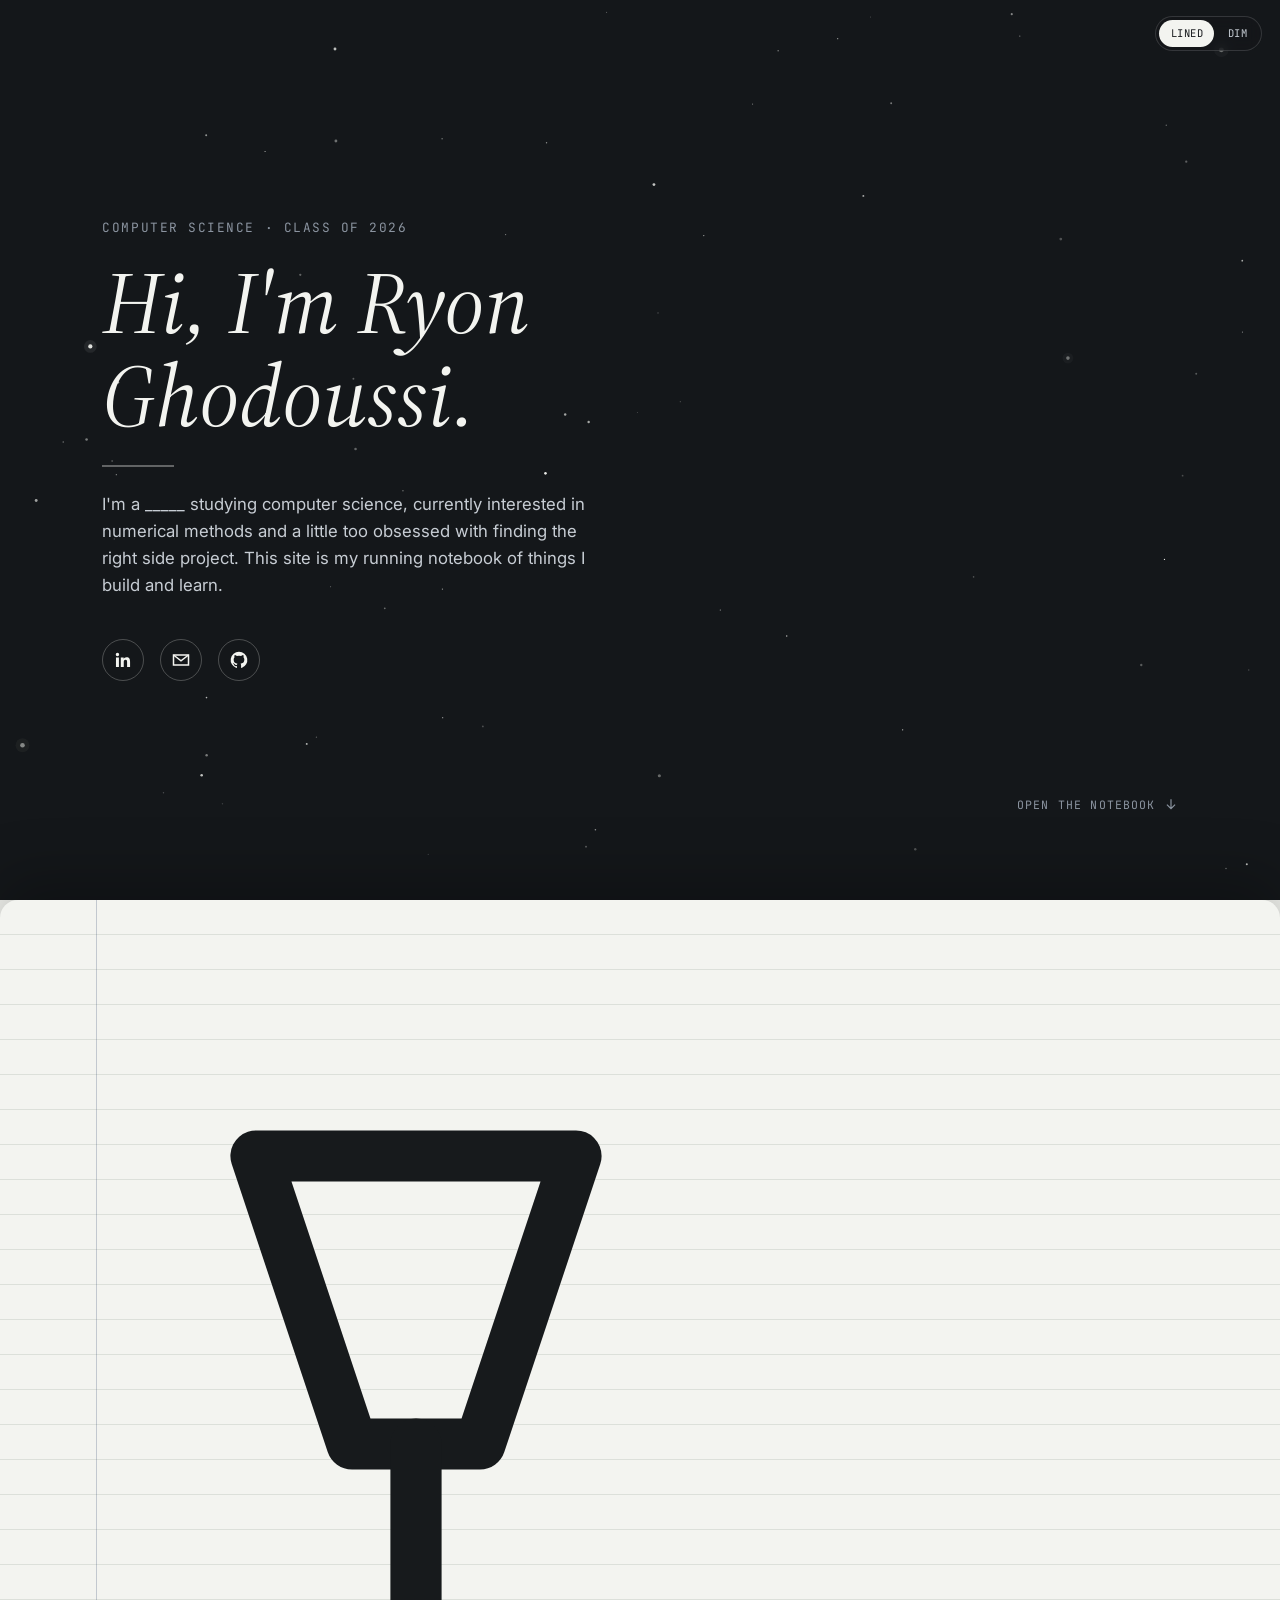
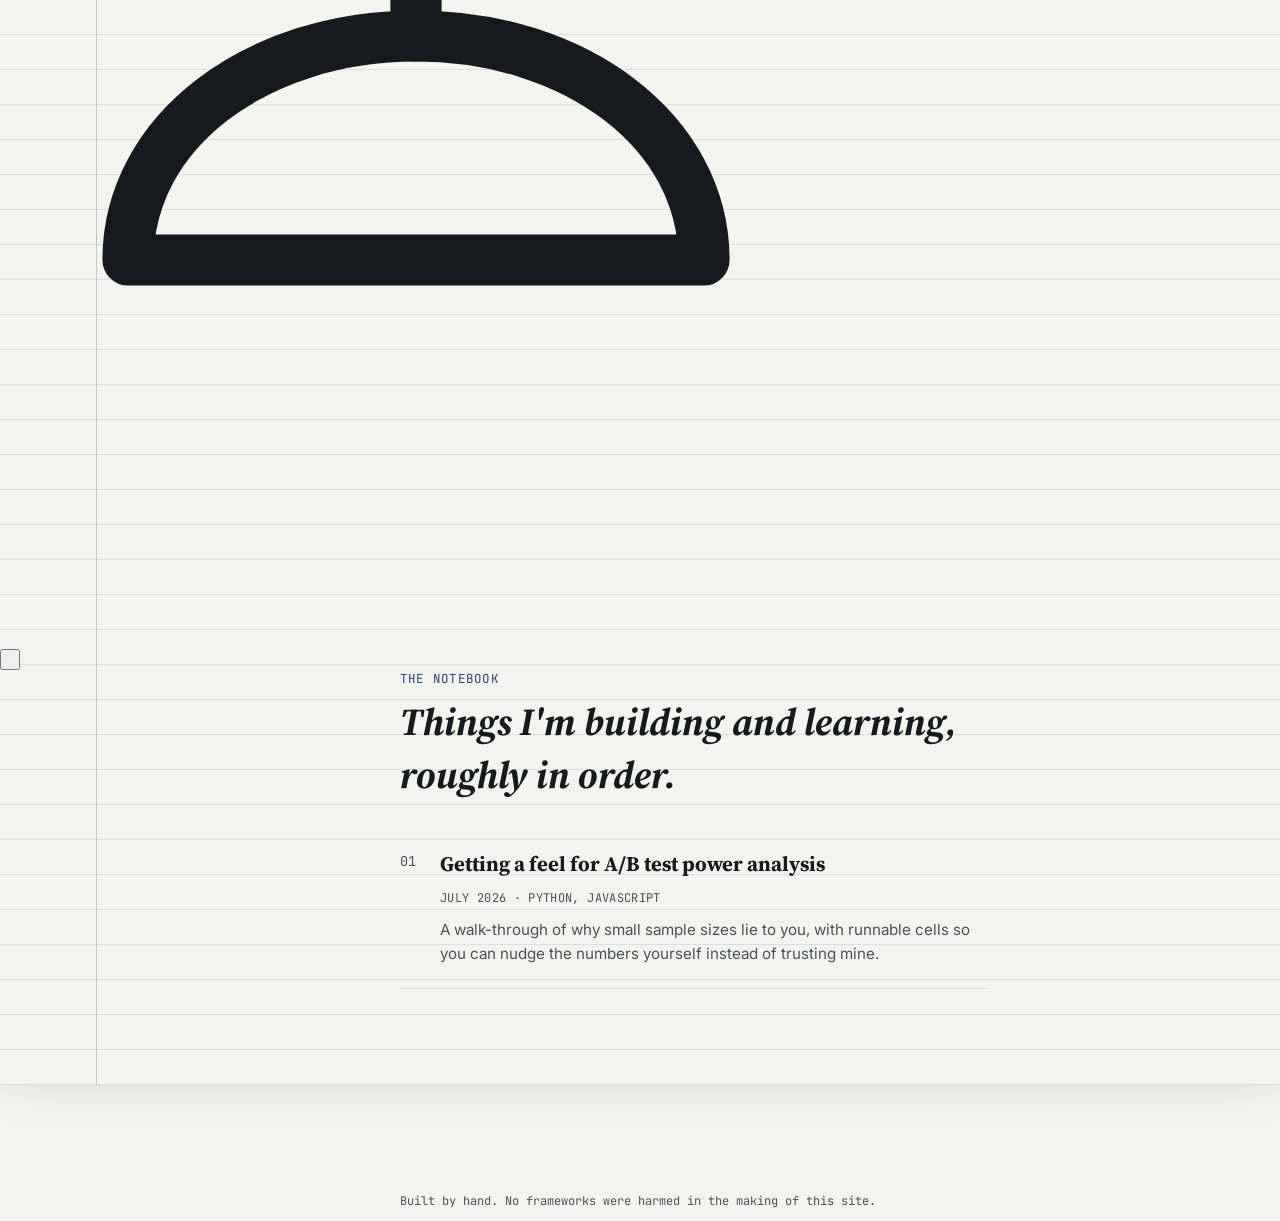
==== commit 2898f180: "tons of changes to post functionality" ====
--- a/index.html
+++ b/index.html
@@ -64,12 +64,23 @@
   
   <!-- ===================== NOTEBOOK / BLOG LIST ===================== -->
   <main class="notebook">
+    <div class="lamp" data-words-src="words.txt" aria-hidden="true">
+      <svg class="lamp__icon" viewBox="0 0 40 40" fill="none" stroke="currentColor" stroke-width="1.6" stroke-linecap="round" stroke-linejoin="round">
+        <path d="M8 6h10l-3 9H11z"/>
+        <path d="M13 15v6"/>
+        <path d="M13 21c-5 0-9 3-9 7h18c0-4-4-7-9-7z"/>
+      </svg>
+      <button type="button" class="lamp__beam">
+        <span class="lamp__word">&nbsp;</span>
+      </button>
+    </div>
     <div class="notebook__inner">
       <div class="notebook__header">
         <p class="notebook__label">The Notebook</p>
         <h2 class="notebook__title">Things I'm building and learning, roughly in order.</h2>
       </div>
 
+      <!-- AUTO-GENERATED TOC: START (do not hand-edit — run `node build.js`) -->
       <ul class="toc">
         <li>
           <a class="toc__item" href="posts/first-post.html">
@@ -78,21 +89,13 @@
               <h3 class="toc__post-title">Getting a feel for A/B test power analysis</h3>
               <p class="toc__meta">JULY 2026 · PYTHON, JAVASCRIPT</p>
               <p class="toc__excerpt">
-                A walk-through of why small sample sizes lie to you, with runnable
-                cells so you can nudge the numbers yourself instead of trusting mine.
+                A walk-through of why small sample sizes lie to you, with runnable cells so you can nudge the numbers yourself instead of trusting mine.
               </p>
             </span>
           </a>
         </li>
-
-        <!--
-          To add a new post:
-          1. Copy posts/post-template.html to posts/your-slug.html
-          2. Fill in the title, date, and cell content
-          3. Add a new <li class="toc__item"> entry here, above this comment,
-             using the next index number (02, 03, ...)
-        -->
       </ul>
+      <!-- AUTO-GENERATED TOC: END -->
     </div>
   </main>
 
--- a/styles.css
+++ b/styles.css
@@ -1,6 +1,15 @@
 /* =========================================================================
    Design tokens
    ========================================================================= */
+
+/* Lets the dim-theme glow's reach be smoothly animated on hover — plain
+   custom properties can't be transitioned without this registration. */
+@property --glow-extent {
+  syntax: '<percentage>';
+  inherits: true;
+  initial-value: 28%;
+}
+
 :root {
   --paper:        #F3F4F0;   /* cool paper white, faint green-grey undertone */
   --paper-line:   #DCE0DA;   /* ruled horizontal lines on the paper */
@@ -290,16 +299,36 @@
 }
 
 /* -------------------------------------------------------------------------
-   Dim-theme hover glow — a warm triangular "beam" sits flush against the
-   left edge of each entry at rest, like a light leaking in from the
-   margin rule. On hover it widens into a soft rounded band that covers
-   most of the entry. Both shapes are 4-point polygons so the browser can
-   morph smoothly between them; the blur is what gives the "rounded right
-   edge" look rather than a hard geometric curve.
+   Dim-theme hover glow.
+
+   The "source point" sits off-canvas to the left (behind the entry
+   number's column) and never moves — only --glow-extent changes on
+   hover, which is how far the beam reaches before rounding off into a
+   soft capsule tip. Because --glow-extent is a registered animatable
+   property (see top of file), every calc() built from it — the tip
+   position, the noise overlay, the color falloff — animates together
+   automatically; nothing else needs its own transition.
+
+   The tip is several points curving inward rather than a flat vertical
+   edge; combined with the blur, that reads as a rounded/semicircle-ish
+   fade instead of a hard cutoff.
    ------------------------------------------------------------------------- */
 :root[data-theme="dim"] .toc__item {
   position: relative;
   overflow: hidden;
+  --glow-extent: 6%;
+  --glow-clip: polygon(
+      -18% 50%,
+      0% 0%,	      
+      var(--glow-extent) 8%,
+      var(--glow-extent) 92%,
+      0 100%
+  );
+  transition: --glow-extent 0.45s ease;
+}
+
+:root[data-theme="dim"] .toc__item:hover {
+    --glow-extent: 94%;
 }
 
 :root[data-theme="dim"] .toc__index,
@@ -317,21 +346,40 @@
   background: linear-gradient(
     to right,
     rgba(var(--glow-rgb), 0.6),
-    rgba(var(--glow-rgb), 0) 85%
+    rgba(var(--glow-rgb), 0) 92%
   );
-  clip-path: polygon(0% 32%, 0% 68%, 18% 50%, 18% 50%);
+  clip-path: var(--glow-clip);
   filter: blur(11px);
   opacity: 0.85;
-  transition: clip-path 0.45s ease, opacity 0.45s ease;
+  transition: opacity 0.45s ease;
 }
 
 :root[data-theme="dim"] .toc__item:hover::before {
-  clip-path: polygon(0% 0%, 0% 100%, 90% 100%, 90% 0%);
   opacity: 1;
 }
 
+/* A faint grain over the glow so it reads a little less like a flat
+   digital gradient and more like actual light. */
+:root[data-theme="dim"] .toc__item::after {
+  content: "";
+  position: absolute;
+  inset: 0;
+  z-index: 0;
+  pointer-events: none;
+  clip-path: var(--glow-clip);
+  background-image: radial-gradient(circle, rgba(255, 255, 255, 0.4) 0.6px, transparent 0.6px);
+  background-size: 3px 3px;
+  opacity: 0.05;
+  mix-blend-mode: overlay;
+  transition: opacity 0.45s ease;
+}
+
+:root[data-theme="dim"] .toc__item:hover::after {
+  opacity: 0.09;
+}
+
 @media (prefers-reduced-motion: reduce) {
-  :root[data-theme="dim"] .toc__item::before {
+  :root[data-theme="dim"] .toc__item {
     transition: none;
   }
 }
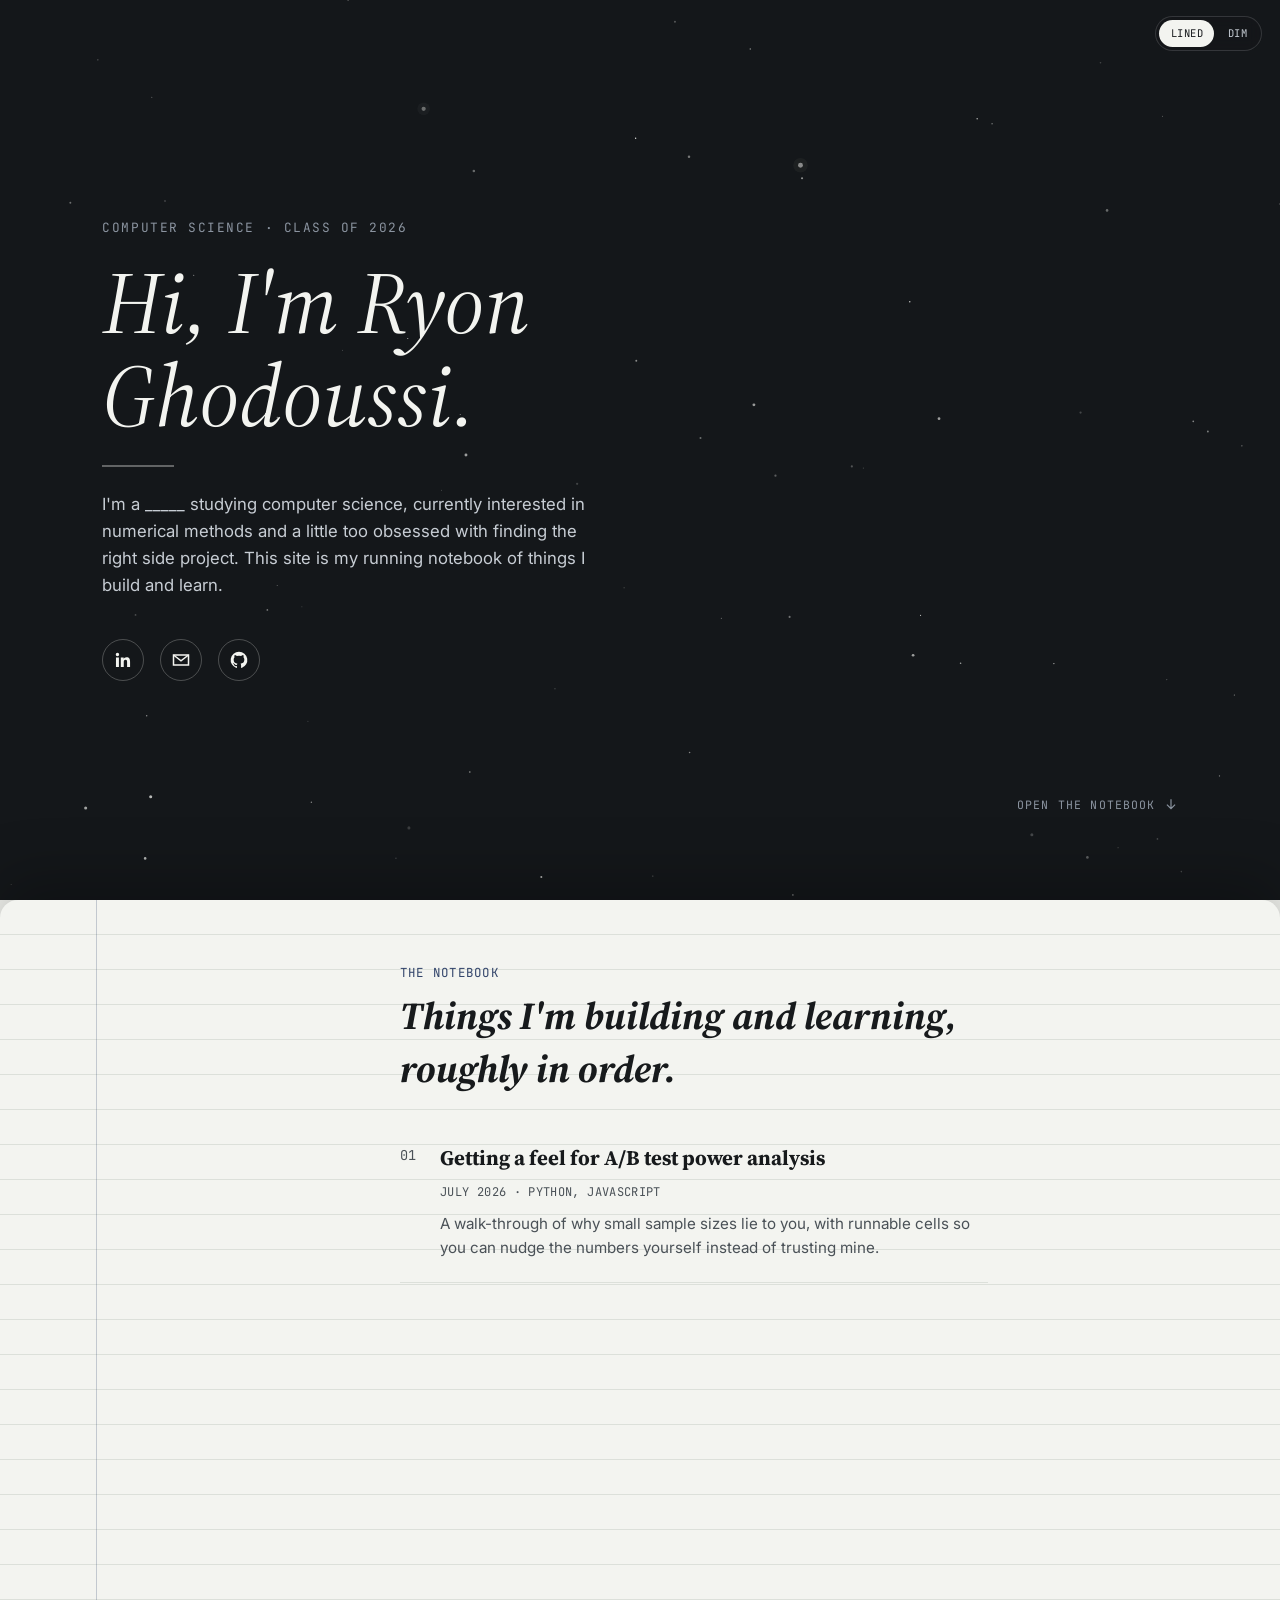
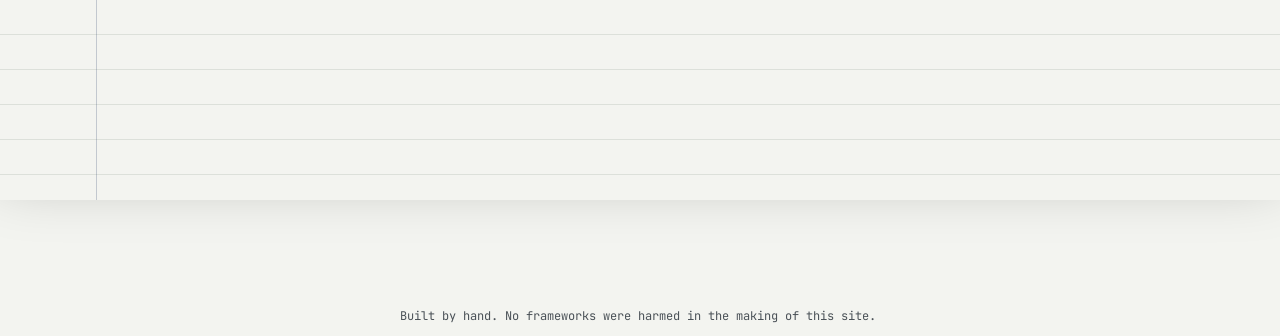
==== commit 1b8d942c: "removing lamp idea" ====
--- a/index.html
+++ b/index.html
@@ -64,16 +64,6 @@
   
   <!-- ===================== NOTEBOOK / BLOG LIST ===================== -->
   <main class="notebook">
-    <div class="lamp" data-words-src="words.txt" aria-hidden="true">
-      <svg class="lamp__icon" viewBox="0 0 40 40" fill="none" stroke="currentColor" stroke-width="1.6" stroke-linecap="round" stroke-linejoin="round">
-        <path d="M8 6h10l-3 9H11z"/>
-        <path d="M13 15v6"/>
-        <path d="M13 21c-5 0-9 3-9 7h18c0-4-4-7-9-7z"/>
-      </svg>
-      <button type="button" class="lamp__beam">
-        <span class="lamp__word">&nbsp;</span>
-      </button>
-    </div>
     <div class="notebook__inner">
       <div class="notebook__header">
         <p class="notebook__label">The Notebook</p>
